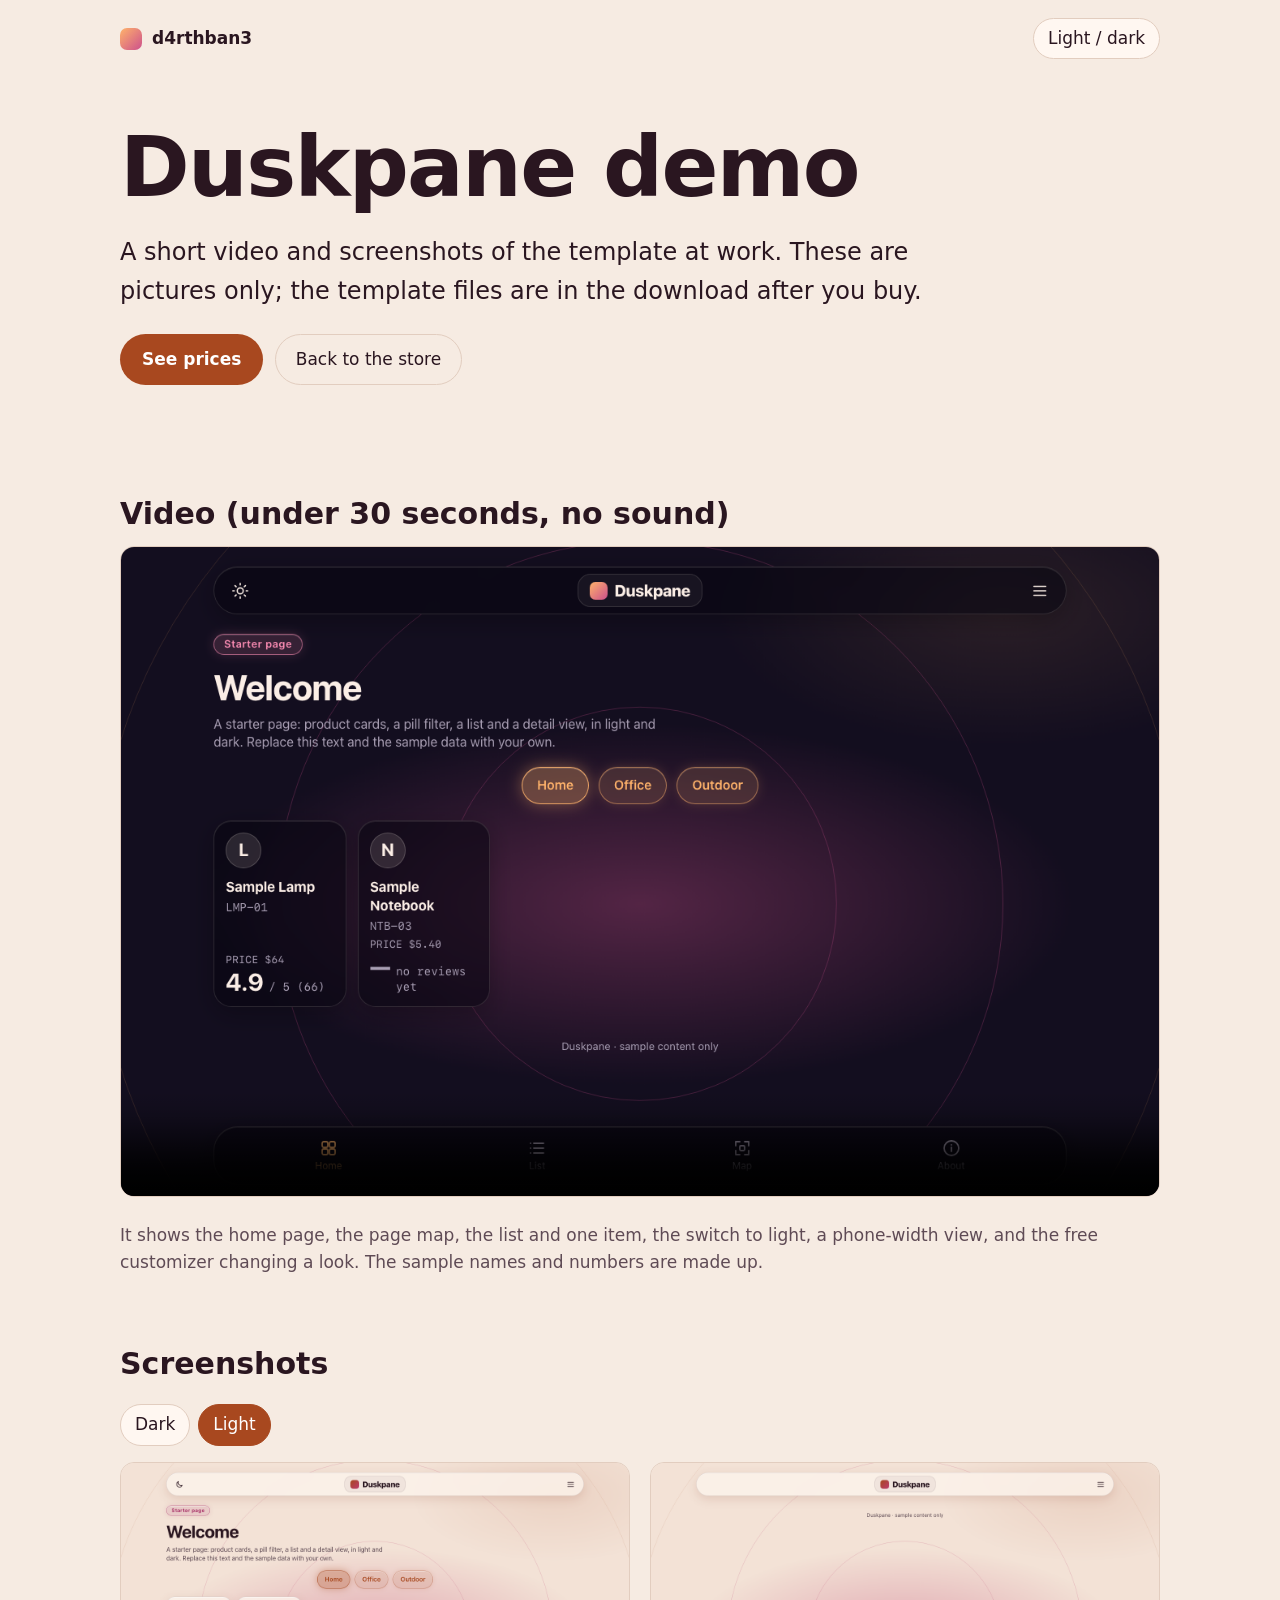
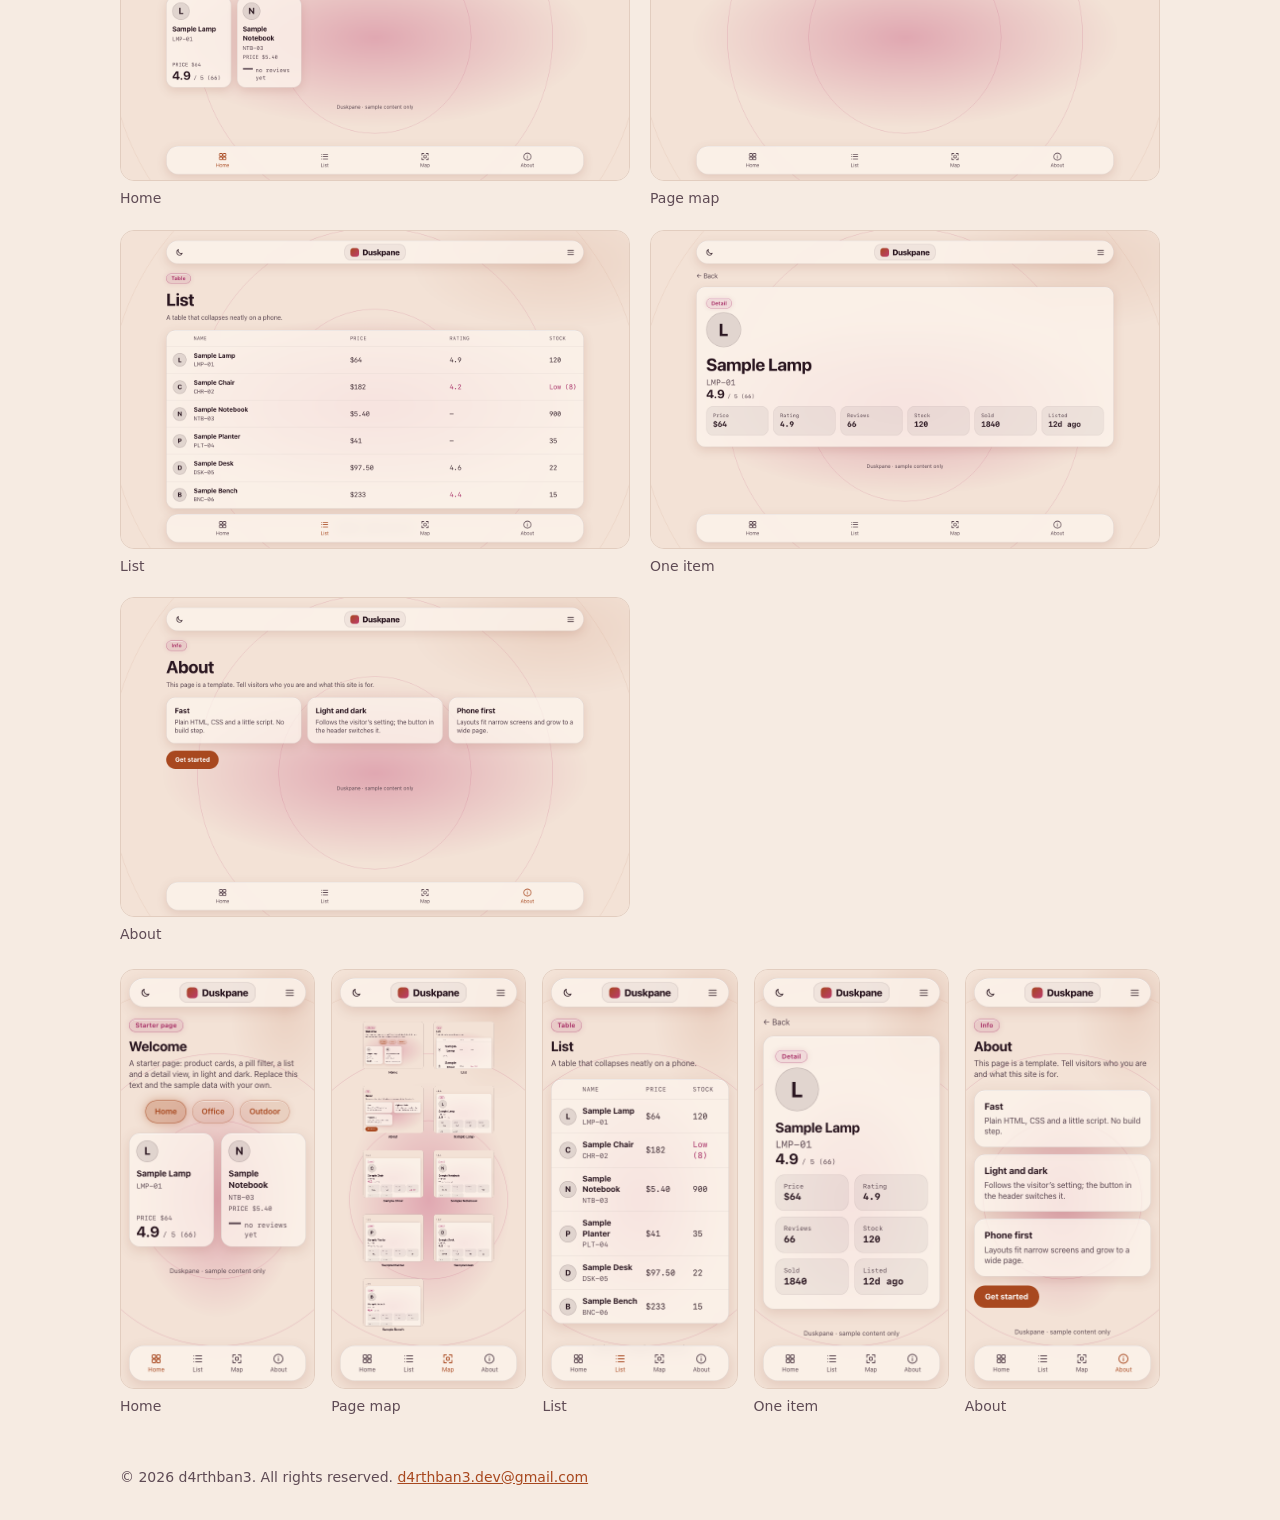
==== demo/index.html @ fd69d067 "Duskpane demo page (video and screenshots) and What you get section Co-Authored-By: Claude Sonnet 5." ====
<!doctype html>
<html lang="en">
<head>
<meta charset="utf-8">
<meta name="viewport" content="width=device-width, initial-scale=1">
<title>Duskpane demo by d4rthban3</title>
<meta name="description" content="A short video and screenshots of Duskpane, the dark-and-light website template from d4rthban3.">
<link rel="stylesheet" href="../store.css">
</head>
<body>
<header class="top"><span class="mark" aria-hidden="true"></span><span class="brand">d4rthban3</span>
<button id="mode" type="button" aria-label="Switch light or dark">Light / dark</button></header>
<main>
<section class="hero">
<h1>Duskpane demo</h1>
<p class="lead">A short video and screenshots of the template at work. These are pictures only; the template files are in the download after you buy.</p>
<p><a class="btn" href="../#buy">See prices</a> <a class="ghost" href="../">Back to the store</a></p>
</section>
<section aria-labelledby="h-video">
<h2 id="h-video">Video (under 30 seconds, no sound)</h2>
<video controls muted playsinline preload="none" poster="../img/home-dark-desktop.png" width="1280" height="720" style="width:100%;height:auto;border:1px solid var(--line);border-radius:14px"><source src="duskpane-demo.webm" type="video/webm">Your browser cannot play this video. The screenshots below show the same screens.</video>
<p class="muted">It shows the home page, the page map, the list and one item, the switch to light, a phone-width view, and the free customizer changing a look. The sample names and numbers are made up.</p>
</section>
<section id="look" aria-labelledby="h-look">
<h2 id="h-look">Screenshots</h2>
<div class="switch" role="group" aria-label="Picture theme"><button type="button" data-pick="dark" aria-pressed="true">Dark</button><button type="button" data-pick="light" aria-pressed="false">Light</button></div>
<div class="set" data-set="dark"><div class="wide"><figure><img src="../img/home-dark-desktop.png" alt="Duskpane home page, dark theme, desktop" loading="lazy" width="1280" height="800"><figcaption>Home</figcaption></figure><figure><img src="../img/map-dark-desktop.png" alt="Duskpane page map page, dark theme, desktop" loading="lazy" width="1280" height="800"><figcaption>Page map</figcaption></figure><figure><img src="../img/list-dark-desktop.png" alt="Duskpane list page, dark theme, desktop" loading="lazy" width="1280" height="800"><figcaption>List</figcaption></figure><figure><img src="../img/item-dark-desktop.png" alt="Duskpane one item page, dark theme, desktop" loading="lazy" width="1280" height="800"><figcaption>One item</figcaption></figure><figure><img src="../img/about-dark-desktop.png" alt="Duskpane about page, dark theme, desktop" loading="lazy" width="1280" height="800"><figcaption>About</figcaption></figure></div><div class="tall"><figure><img src="../img/home-dark-phone.png" alt="Duskpane home page, dark theme, phone" loading="lazy" width="390" height="844"><figcaption>Home</figcaption></figure><figure><img src="../img/map-dark-phone.png" alt="Duskpane page map page, dark theme, phone" loading="lazy" width="390" height="844"><figcaption>Page map</figcaption></figure><figure><img src="../img/list-dark-phone.png" alt="Duskpane list page, dark theme, phone" loading="lazy" width="390" height="844"><figcaption>List</figcaption></figure><figure><img src="../img/item-dark-phone.png" alt="Duskpane one item page, dark theme, phone" loading="lazy" width="390" height="844"><figcaption>One item</figcaption></figure><figure><img src="../img/about-dark-phone.png" alt="Duskpane about page, dark theme, phone" loading="lazy" width="390" height="844"><figcaption>About</figcaption></figure></div></div><div class="set" data-set="light"><div class="wide"><figure><img src="../img/home-light-desktop.png" alt="Duskpane home page, light theme, desktop" loading="lazy" width="1280" height="800"><figcaption>Home</figcaption></figure><figure><img src="../img/map-light-desktop.png" alt="Duskpane page map page, light theme, desktop" loading="lazy" width="1280" height="800"><figcaption>Page map</figcaption></figure><figure><img src="../img/list-light-desktop.png" alt="Duskpane list page, light theme, desktop" loading="lazy" width="1280" height="800"><figcaption>List</figcaption></figure><figure><img src="../img/item-light-desktop.png" alt="Duskpane one item page, light theme, desktop" loading="lazy" width="1280" height="800"><figcaption>One item</figcaption></figure><figure><img src="../img/about-light-desktop.png" alt="Duskpane about page, light theme, desktop" loading="lazy" width="1280" height="800"><figcaption>About</figcaption></figure></div><div class="tall"><figure><img src="../img/home-light-phone.png" alt="Duskpane home page, light theme, phone" loading="lazy" width="390" height="844"><figcaption>Home</figcaption></figure><figure><img src="../img/map-light-phone.png" alt="Duskpane page map page, light theme, phone" loading="lazy" width="390" height="844"><figcaption>Page map</figcaption></figure><figure><img src="../img/list-light-phone.png" alt="Duskpane list page, light theme, phone" loading="lazy" width="390" height="844"><figcaption>List</figcaption></figure><figure><img src="../img/item-light-phone.png" alt="Duskpane one item page, light theme, phone" loading="lazy" width="390" height="844"><figcaption>One item</figcaption></figure><figure><img src="../img/about-light-phone.png" alt="Duskpane about page, light theme, phone" loading="lazy" width="390" height="844"><figcaption>About</figcaption></figure></div></div>
</section>
</main>
<footer>&copy; 2026 d4rthban3. All rights reserved. <a href="mailto:d4rthban3.dev@gmail.com">d4rthban3.dev@gmail.com</a></footer>
<script>
(function(){var r=document.documentElement,sets=document.querySelectorAll(".set"),pick=document.querySelectorAll("[data-pick]");
function show(t){for(var i=0;i<sets.length;i++)sets[i].hidden=sets[i].dataset.set!==t;for(i=0;i<pick.length;i++)pick[i].setAttribute("aria-pressed",pick[i].dataset.pick===t)}
function mode(t){r.setAttribute("data-mode",t);show(t);try{localStorage.setItem("mode",t)}catch(e){}}
var q=/[?&]mode=(light|dark)/.exec(location.search),s=null;try{s=localStorage.getItem("mode")}catch(e){}
mode(q?q[1]:(s||(matchMedia("(prefers-color-scheme: light)").matches?"light":"dark")));
document.getElementById("mode").onclick=function(){mode(r.getAttribute("data-mode")==="dark"?"light":"dark")};
for(var i=0;i<pick.length;i++)pick[i].onclick=function(){show(this.dataset.pick)};
})();
</script>
</body>
</html>
---- store.css ----
/* Store page for Duskpane. Written separately from the template. */
:root{--bg:#120d1c;--card:#1d1629;--line:#3a2f4a;--text:#f6ece6;--muted:#b3a8bd;--accent:#ffb36b;--on:#1a0f10;--ring:#ff7a9a}
:root[data-mode="light"]{--bg:#f6ebe2;--card:#fff7f1;--line:#e2cdbf;--text:#2a1620;--muted:#5f4b55;--accent:#a8481f;--on:#fff;--ring:#a3235f}
*{box-sizing:border-box}
html{scroll-behavior:smooth}
body{margin:0;background:var(--bg);color:var(--text);font:17px/1.6 system-ui,-apple-system,"Segoe UI",sans-serif}
main,.top,footer{width:min(1040px,100% - 32px);margin-inline:auto}
.top{display:flex;align-items:center;gap:10px;padding:18px 0}
.mark{width:22px;height:22px;border-radius:7px;background:linear-gradient(135deg,#ffb36b,#cd508c)}
.brand{font-weight:600;flex:1}
button{font:inherit;color:inherit;cursor:pointer}
#mode,.switch button{background:var(--card);border:1px solid var(--line);border-radius:999px;padding:6px 14px}
.hero{padding:48px 0 24px}
h1{font-size:clamp(44px,9vw,84px);line-height:1;margin:0;letter-spacing:-.02em}
.by{color:var(--accent);font-weight:600;margin:.4em 0 0}
.lead{font-size:clamp(19px,3vw,24px);max-width:36em}
h2{font-size:30px;margin:64px 0 8px}
h3{margin:28px 0 8px}
.muted{color:var(--muted)}
a{color:var(--accent)}
.btn{display:inline-block;background:var(--accent);color:var(--on);border:0;border-radius:999px;padding:12px 22px;font-weight:600;text-decoration:none}
.btn:disabled{opacity:.55;cursor:not-allowed}
.switch{display:flex;gap:8px;margin:16px 0}
.switch [aria-pressed="true"]{background:var(--accent);color:var(--on);border-color:var(--accent)}
.set[hidden]{display:none}
.wide{display:grid;gap:20px;grid-template-columns:repeat(auto-fit,minmax(min(100%,440px),1fr))}
.tall{display:grid;gap:16px;grid-template-columns:repeat(auto-fit,minmax(150px,1fr));margin-top:24px}
figure{margin:0}
img{display:block;width:100%;height:auto;border:1px solid var(--line);border-radius:14px}
figcaption{color:var(--muted);font-size:14px;margin-top:6px}
.plans{display:grid;gap:20px;grid-template-columns:repeat(auto-fit,minmax(min(100%,300px),1fr));margin-top:16px}
.plan{background:var(--card);border:1px solid var(--line);border-radius:18px;padding:24px}
.plan h3{margin:0}
.price{font-size:48px;font-weight:700;margin:4px 0;line-height:1.1}
.ticks{padding-left:1.2em}
.licence{background:var(--card);border:1px solid var(--line);border-radius:18px;padding:8px 24px;max-height:70vh;overflow:auto;font-size:15px}
.licence p{margin:1em 0}
footer{color:var(--muted);padding:48px 0 32px;font-size:14px}
:focus-visible{outline:3px solid var(--ring);outline-offset:2px}
.ghost{display:inline-block;color:var(--text);text-decoration:none;border:1px solid var(--line);border-radius:999px;padding:11px 20px;margin-left:6px}
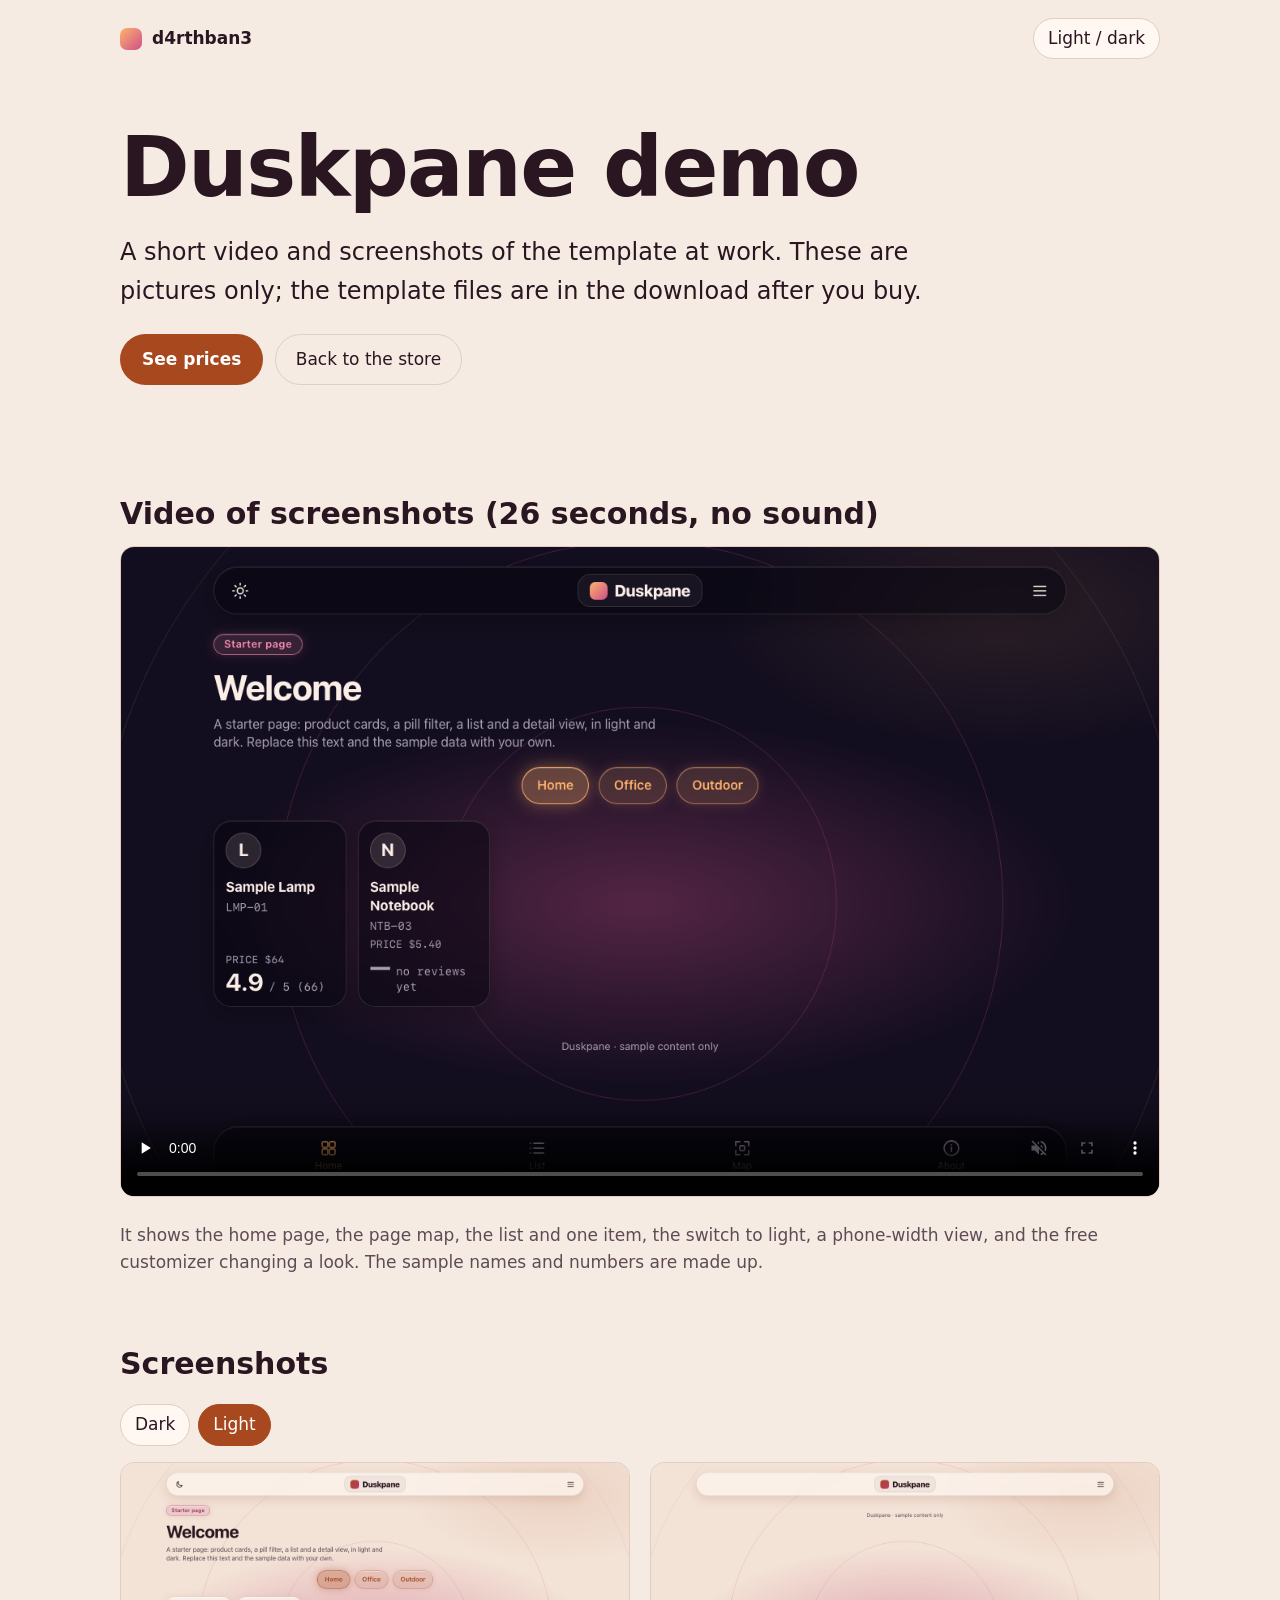
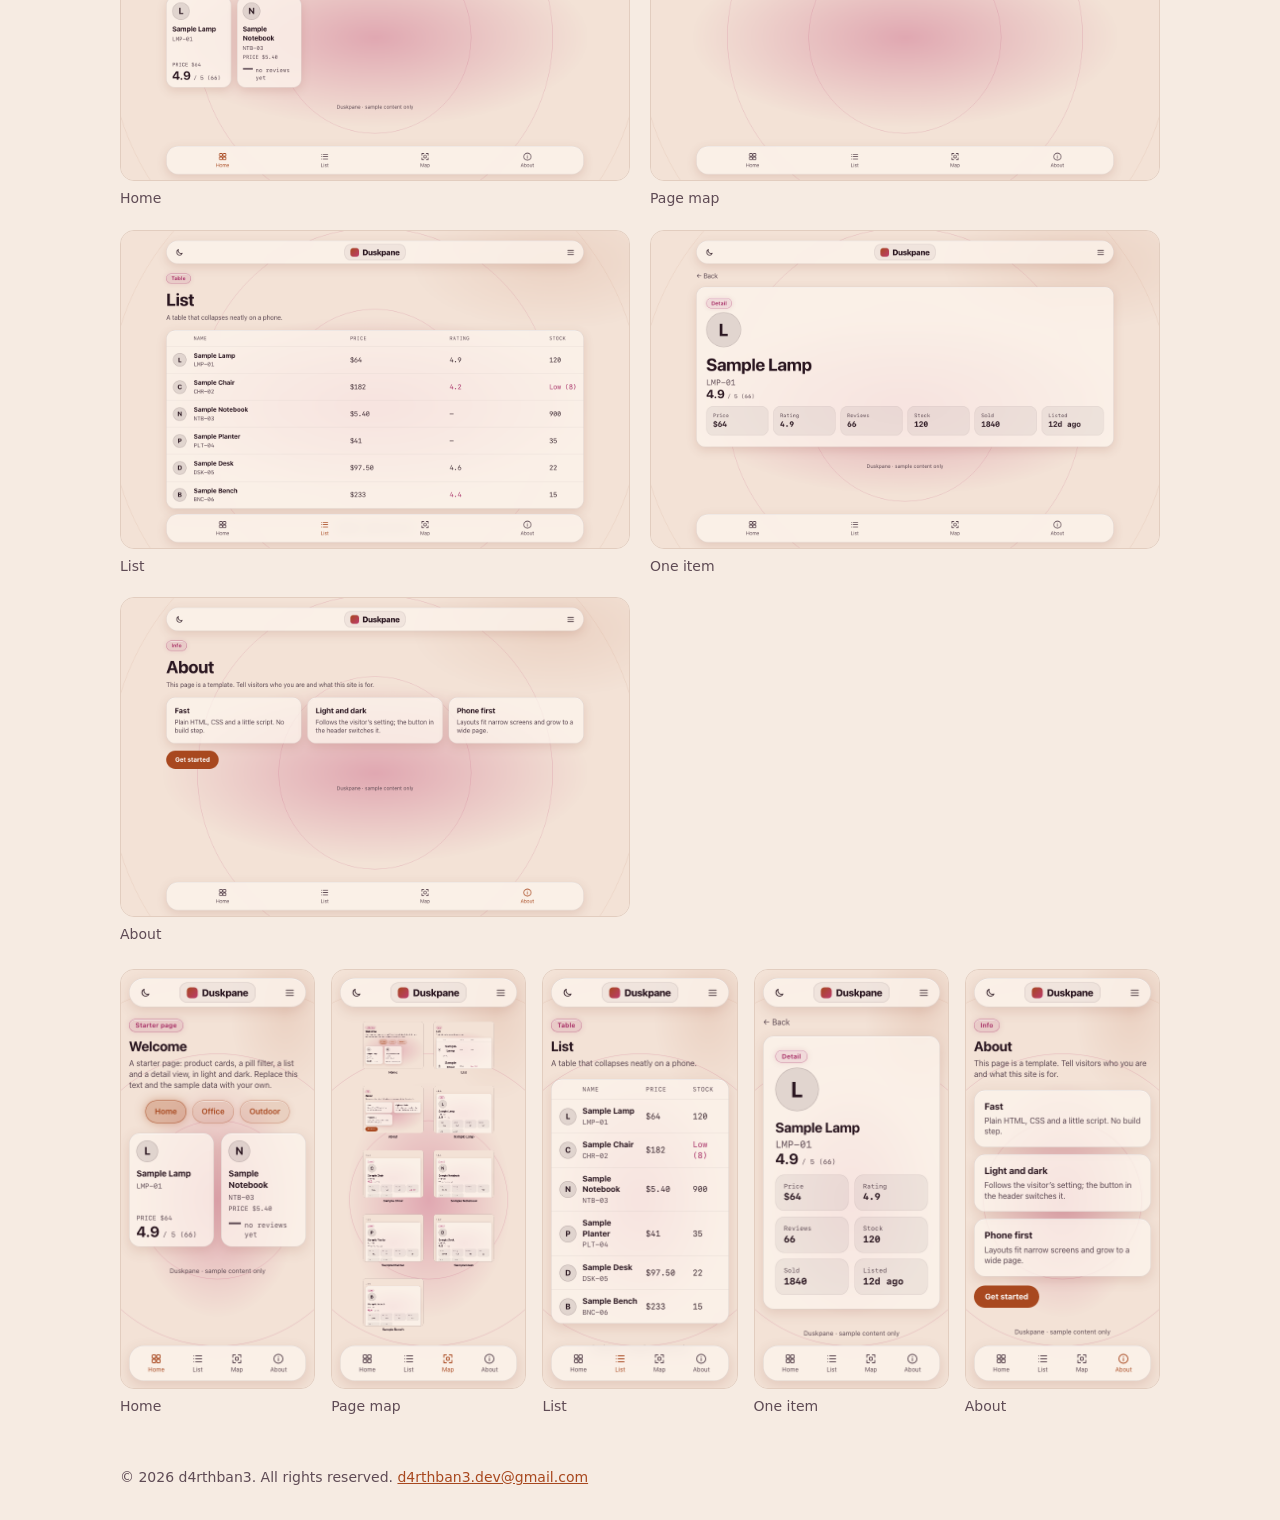
==== commit 8feee1ac: "Demo video rebuilt from fresh screenshots as H.264 MP4 (26.5 s, with duration and index); captions s" ====
--- a/demo/index.html
+++ b/demo/index.html
@@ -17,8 +17,8 @@
 <p><a class="btn" href="../#buy">See prices</a> <a class="ghost" href="../">Back to the store</a></p>
 </section>
 <section aria-labelledby="h-video">
-<h2 id="h-video">Video (under 30 seconds, no sound)</h2>
-<video controls muted playsinline preload="none" poster="../img/home-dark-desktop.png" width="1280" height="720" style="width:100%;height:auto;border:1px solid var(--line);border-radius:14px"><source src="duskpane-demo.webm" type="video/webm">Your browser cannot play this video. The screenshots below show the same screens.</video>
+<h2 id="h-video">Video of screenshots (26 seconds, no sound)</h2>
+<video controls muted playsinline preload="none" poster="../img/home-dark-desktop.png" width="1280" height="720" style="width:100%;height:auto;border:1px solid var(--line);border-radius:14px"><source src="duskpane-demo.mp4" type="video/mp4">Your browser cannot play this video. The screenshots below show the same screens.</video>
 <p class="muted">It shows the home page, the page map, the list and one item, the switch to light, a phone-width view, and the free customizer changing a look. The sample names and numbers are made up.</p>
 </section>
 <section id="look" aria-labelledby="h-look">
